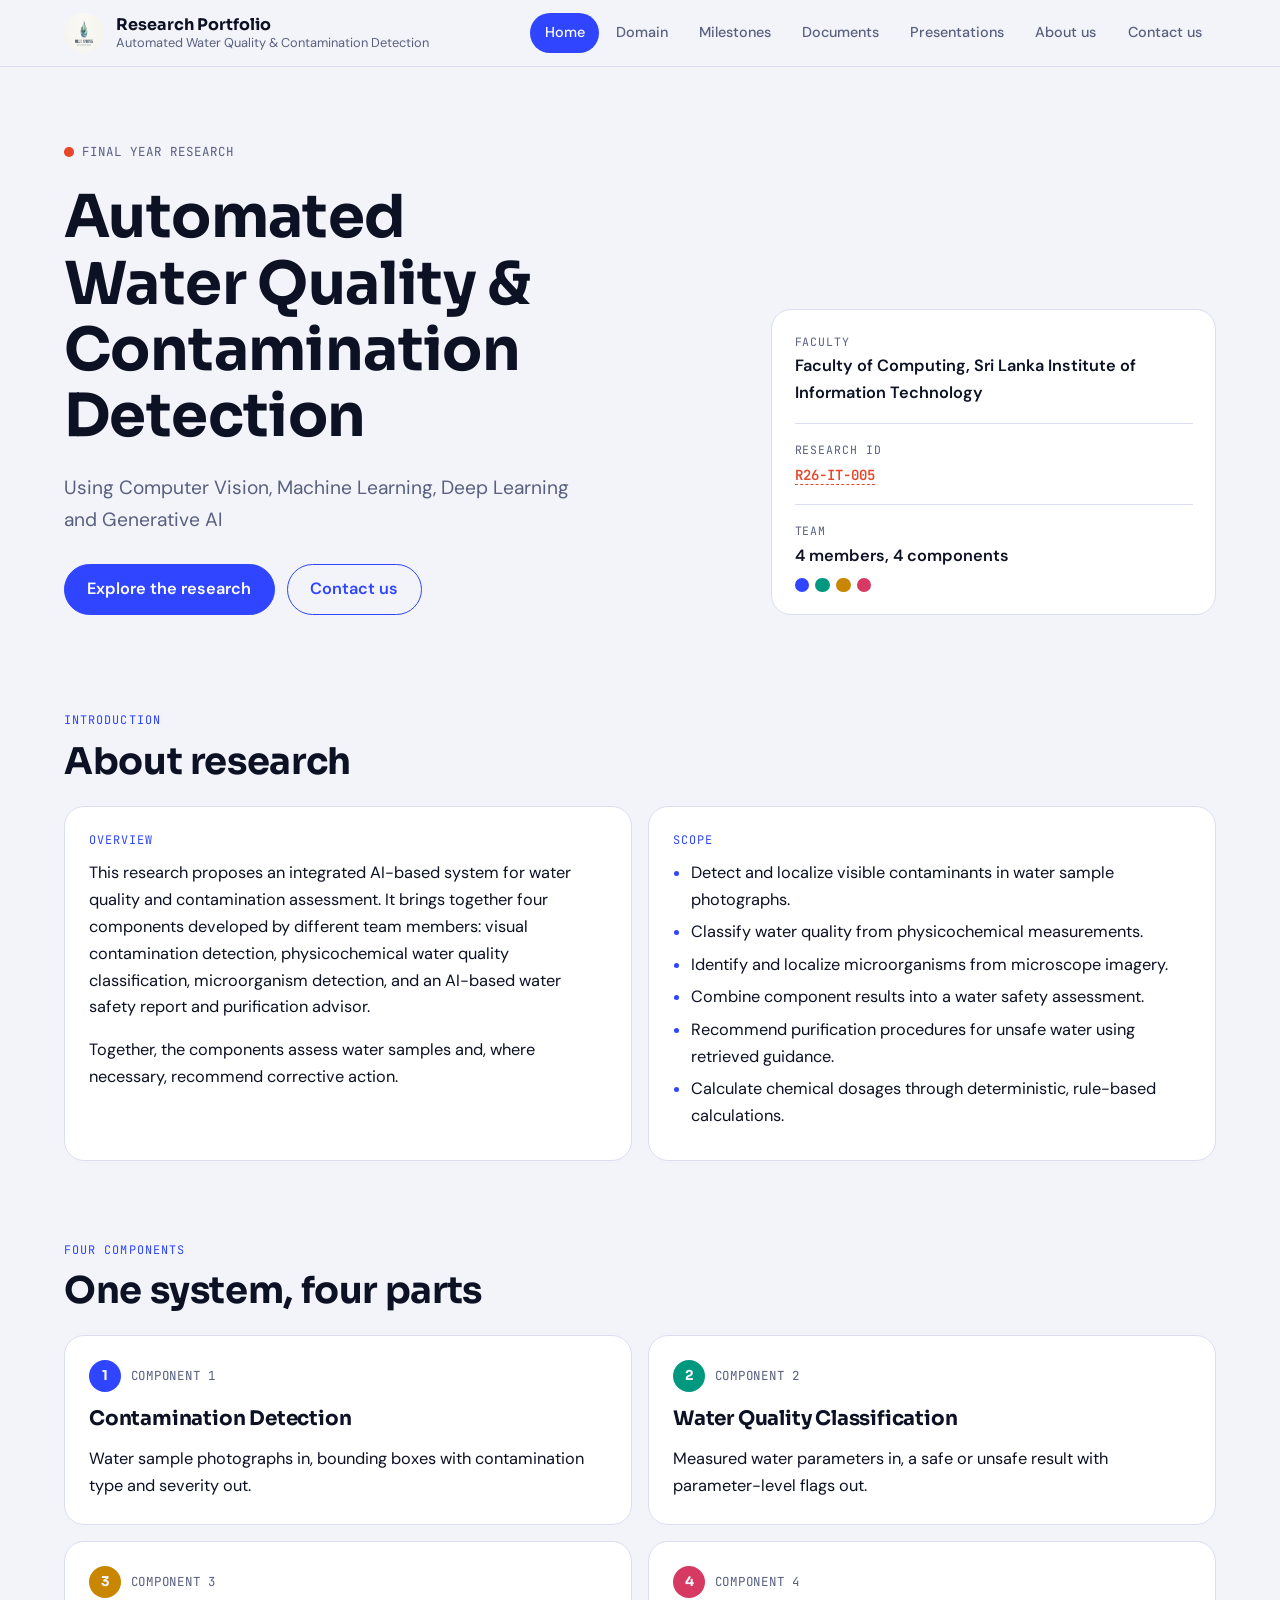
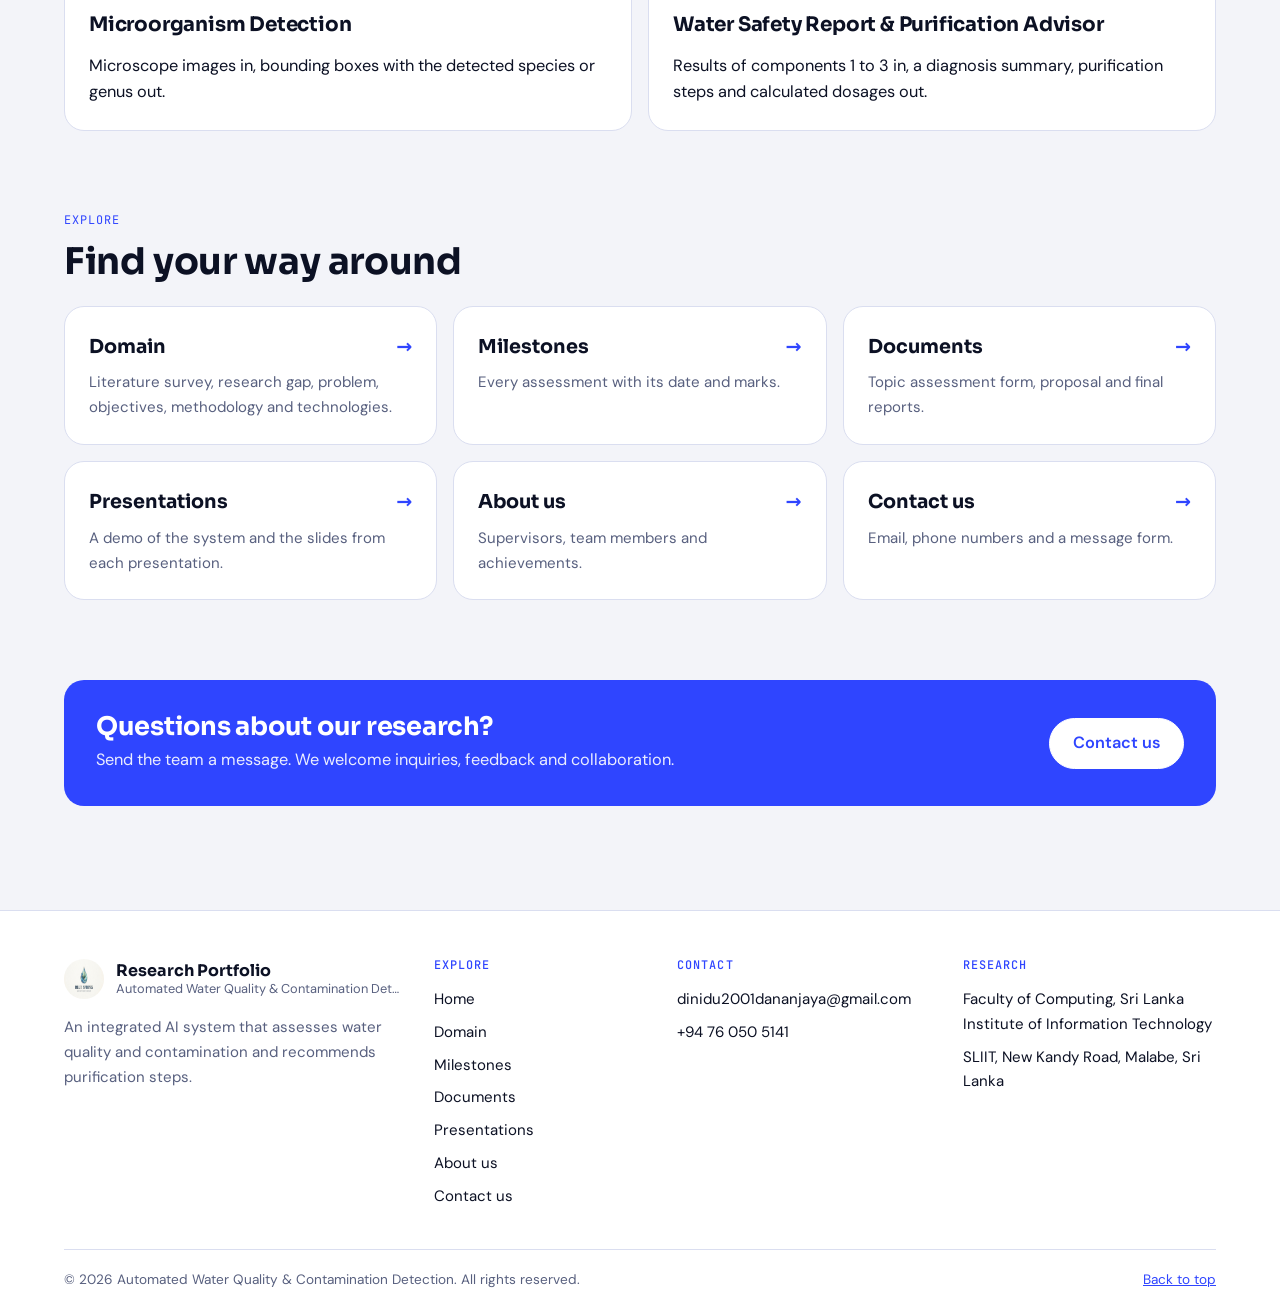
==== docs/index.html @ 2207d3cb "Add files via upload" ====
<!doctype html>
<html lang="en">
<head>
<meta charset="utf-8">
<meta name="viewport" content="width=device-width, initial-scale=1">
<title>Home | Water Quality &amp; Contamination Detection</title>
<link rel="preconnect" href="https://fonts.googleapis.com">
<link rel="preconnect" href="https://fonts.gstatic.com" crossorigin>
<link rel="stylesheet" href="https://fonts.googleapis.com/css2?family=Sora:wght@500;600;700&family=DM+Sans:wght@400;500;600&family=JetBrains+Mono:wght@400;500&display=swap">
<link rel="stylesheet" href="css/styles.css">
</head>
<body id="top">
<header class="site-header">
  <div class="wrap header-in">
<a class="brand" href="index.html" aria-label="Home">
      <img class="mark" src="images/logo.jpeg" alt="" aria-hidden="true">
      <span class="brand-text"><strong>Research Portfolio</strong><small>Automated Water Quality & Contamination Detection</small></span>
    </a>
    <nav class="links" aria-label="Main"><a href="index.html" aria-current="page">Home</a><a href="domain.html">Domain</a><a href="milestones.html">Milestones</a><a href="documents.html">Documents</a><a href="presentations.html">Presentations</a><a href="about.html">About us</a><a href="contact.html">Contact us</a></nav>
  </div>
</header>
<main class="wrap">

<div class="hero">
  <div>
    <p class="kicker">Final year research</p>
    <h1>Automated Water Quality &amp; Contamination Detection</h1>
    <p class="lede">Using Computer Vision, Machine Learning, Deep Learning and Generative AI</p>
    <div class="hero-actions"><a class="btn" href="domain.html">Explore the research</a><a class="btn ghost" href="contact.html">Contact us</a></div>
  </div>
  <dl class="facts">
    <div><dt>Faculty</dt><dd>Faculty of Computing, Sri Lanka Institute of Information Technology</dd></div>
    <div><dt>Research ID</dt><dd><span class="ph">R26-IT-005</span></dd></div>
    <div><dt>Team</dt><dd>4 members, 4 components<span class="team-dots" aria-hidden="true"><i style="background:var(--c1)"></i><i style="background:var(--c2)"></i><i style="background:var(--c3)"></i><i style="background:var(--c4)"></i></span></dd></div>
  </dl>
</div>
<section>
  <div class="head"><span class="tag">Introduction</span><h2>About research</h2></div>
  <div class="bento">
    <div class="cell s3"><span class="tag">Overview</span><p>This research proposes an integrated AI-based system for water quality and contamination assessment. It brings together four components developed by different team members: visual contamination detection, physicochemical water quality classification, microorganism detection, and an AI-based water safety report and purification advisor.</p><p>Together, the components assess water samples and, where necessary, recommend corrective action.</p></div>
    <div class="cell s3"><span class="tag">Scope</span>
      <ul>
        <li>Detect and localize visible contaminants in water sample photographs.</li>
        <li>Classify water quality from physicochemical measurements.</li>
        <li>Identify and localize microorganisms from microscope imagery.</li>
        <li>Combine component results into a water safety assessment.</li>
        <li>Recommend purification procedures for unsafe water using retrieved guidance.</li>
        <li>Calculate chemical dosages through deterministic, rule-based calculations.</li>
      </ul>
    </div>
  </div>
</section>
<section>
  <div class="head"><span class="tag">Four components</span><h2>One system, four parts</h2></div>
  <div class="bento">
    <article class="cell s3 comp k1">
      <span class="chip"><b>1</b>Component 1</span>
      <h3>Contamination Detection</h3>
      <p>Water sample photographs in, bounding boxes with contamination type and severity out.</p>
    </article>
    <article class="cell s3 comp k2">
      <span class="chip"><b>2</b>Component 2</span>
      <h3>Water Quality Classification</h3>
      <p>Measured water parameters in, a safe or unsafe result with parameter-level flags out.</p>
    </article>
    <article class="cell s3 comp k3">
      <span class="chip"><b>3</b>Component 3</span>
      <h3>Microorganism Detection</h3>
      <p>Microscope images in, bounding boxes with the detected species or genus out.</p>
    </article>
    <article class="cell s3 comp k4">
      <span class="chip"><b>4</b>Component 4</span>
      <h3>Water Safety Report &amp; Purification Advisor</h3>
      <p>Results of components 1 to 3 in, a diagnosis summary, purification steps and calculated dosages out.</p>
    </article>
  </div>
</section>
<section>
  <div class="head"><span class="tag">Explore</span><h2>Find your way around</h2></div>
  <div class="bento">
    <a class="cell s2 go" href="domain.html"><strong>Domain</strong><span>Literature survey, research gap, problem, objectives, methodology and technologies.</span></a>
    <a class="cell s2 go" href="milestones.html"><strong>Milestones</strong><span>Every assessment with its date and marks.</span></a>
    <a class="cell s2 go" href="documents.html"><strong>Documents</strong><span>Topic assessment form, proposal and final reports.</span></a>
    <a class="cell s2 go" href="presentations.html"><strong>Presentations</strong><span>A demo of the system and the slides from each presentation.</span></a>
    <a class="cell s2 go" href="about.html"><strong>About us</strong><span>Supervisors, team members and achievements.</span></a>
    <a class="cell s2 go" href="contact.html"><strong>Contact us</strong><span>Email, phone numbers and a message form.</span></a>
  </div>
</section>
<section>
  <div class="cta">
    <div><h2>Questions about our research?</h2><p>Send the team a message. We welcome inquiries, feedback and collaboration.</p></div>
    <a class="btn" href="contact.html">Contact us</a>
  </div>
</section>

</main>
<footer class="site-footer">
  <div class="wrap">
    <div class="foot-grid">
<div class="foot-brand">
        <a class="brand" href="index.html" aria-label="Home">
      <img class="mark" src="images/logo.jpeg" alt="" aria-hidden="true">
      <span class="brand-text"><strong>Research Portfolio</strong><small>Automated Water Quality & Contamination Detection</small></span>
    </a>
        <p>An integrated AI system that assesses water quality and contamination and recommends purification steps.</p>
      </div>
      <div>
        <h2>Explore</h2>
        <ul><li><a href="index.html">Home</a></li><li><a href="domain.html">Domain</a></li><li><a href="milestones.html">Milestones</a></li><li><a href="documents.html">Documents</a></li><li><a href="presentations.html">Presentations</a></li><li><a href="about.html">About us</a></li><li><a href="contact.html">Contact us</a></li></ul>
      </div>
      <div>
        <h2>Contact</h2>
        <ul>
          <li>dinidu2001dananjaya@gmail.com</li>
          <li>+94 76 050 5141</li>
        </ul>
      </div>
      <div>
        <h2>Research</h2>
        <ul>
          <li>Faculty of Computing, Sri Lanka Institute of Information Technology</li>
          <li>SLIIT, New Kandy Road, Malabe, Sri Lanka</li>
        </ul>
      </div>
    </div>
    <div class="foot-base"><span>&copy; 2026 Automated Water Quality &amp; Contamination Detection. All rights reserved.</span><a href="#top">Back to top</a></div>
  </div>
</footer>
</body>
</html>
---- docs/css/styles.css ----
/* Research Project Portfolio: shared stylesheet (HTML + CSS only, no JavaScript).
   Layout: sticky pill navigation; oversized home hero; bento card grids; milestones as dropdown rows; document tiles; split contact panel. */
:root {
  --bg: #f3f4f9;
  --surface: #ffffff;
  --surface-2: #eaecf6;
  --fg: #0c1124;
  --muted: #58607f;
  --line: #dadef0;
  --accent: #2f45ff;
  --on-accent: #ffffff;
  --coral: #e8452a;
  --c1: #2f45ff;
  --c2: #00997f;
  --c3: #c98600;
  --c4: #d63a63;
  --font-display: "Sora", "Segoe UI", system-ui, sans-serif;
  --font-body: "DM Sans", "Segoe UI", system-ui, sans-serif;
  --font-mono: "JetBrains Mono", ui-monospace, Menlo, monospace;
}
@media (prefers-color-scheme: dark) {
  :root {
    --bg: #080c1b; --surface: #11172f; --surface-2: #19203f; --fg: #eef0fb; --muted: #9aa3c8; --line: #232b52;
    --accent: #6f82ff; --on-accent: #080c1b; --coral: #ff7a5c;
    --c1: #7b8cff; --c2: #34d3b3; --c3: #f5be3d; --c4: #ff7a9d;
    color-scheme: dark;
  }
}
* { box-sizing: border-box; }
html { scroll-behavior: smooth; scroll-padding-top: 6.5rem; }
body {
  margin: 0; background: var(--bg); color: var(--fg);
  font-family: var(--font-body); font-size: 1.02rem; line-height: 1.65;
  padding-inline: 1rem;
}
.wrap { max-width: 72rem; margin-inline: auto; }
h1, h2, h3 { font-family: var(--font-display); text-wrap: balance; line-height: 1.12; margin: 0; letter-spacing: -.01em; }
p { margin: 0 0 1rem; max-width: 65ch; }
p:last-child { margin-bottom: 0; }
a { color: var(--accent); }
:focus-visible { outline: 2px solid var(--accent); outline-offset: 3px; }
.ph { color: var(--coral); border-bottom: 1px dashed var(--coral); font-family: var(--font-mono); font-size: .86em; }

/* header and navigation (same on every page) */
.site-header { position: sticky; top: 0; z-index: 10; margin-inline: -1rem; padding-inline: 1rem;
  background: color-mix(in srgb, var(--bg) 88%, transparent);
  -webkit-backdrop-filter: blur(12px); backdrop-filter: blur(12px); border-bottom: 1px solid var(--line); }
.header-in { display: flex; align-items: center; justify-content: space-between; gap: 1.5rem; padding-block: .8rem; }
.brand { display: flex; align-items: center; gap: .75rem; text-decoration: none; color: var(--fg); min-width: 0; }
.mark { width: 2.5rem; height: 2.5rem; border-radius: 50%; background: var(--accent); color: var(--on-accent); display: grid; place-items: center; font-family: var(--font-display); font-weight: 700; font-size: .85rem; flex: none; }
.mark img { width: 100%; height: 100%; object-fit: cover; border-radius: inherit; }
.brand-text { display: grid; line-height: 1.25; min-width: 0; }
.brand-text strong { font-family: var(--font-display); font-size: 1rem; }
.brand-text small { color: var(--muted); font-size: .8rem; white-space: nowrap; overflow: hidden; text-overflow: ellipsis; }
.links { display: flex; gap: .15rem; overflow-x: auto; scrollbar-width: none; }
.links a { font-size: .9rem; font-weight: 500; color: var(--muted); text-decoration: none; white-space: nowrap; padding: .5rem .9rem; border-radius: 999px; }
.links a:hover { color: var(--fg); background: var(--surface-2); }
.links a[aria-current="page"] { background: var(--accent); color: var(--on-accent); }

/* home hero */
.hero { display: grid; grid-template-columns: minmax(0, 1.5fr) minmax(0, 1fr); gap: 2.5rem; align-items: end; padding-block: 4.5rem 3.5rem; }
.kicker { display: inline-flex; align-items: center; gap: .5rem; font-family: var(--font-mono); font-size: .78rem; letter-spacing: .08em; text-transform: uppercase; color: var(--muted); margin-bottom: 1.4rem; }
.kicker::before { content: ""; width: .6rem; height: .6rem; border-radius: 50%; background: var(--coral); }
.hero h1 { font-size: clamp(2.1rem, 5.2vw, 3.7rem); font-weight: 700; margin-bottom: 1.4rem; }
.hero .lede { font-size: 1.2rem; color: var(--muted); max-width: 40ch; }
.facts { margin: 0; background: var(--surface); border: 1px solid var(--line); border-radius: 1.25rem; padding: 1.4rem; display: grid; gap: 1rem; min-width: 0; }
.facts div { display: grid; gap: .15rem; padding-bottom: 1rem; border-bottom: 1px solid var(--line); }
.facts div:last-child { border: 0; padding-bottom: 0; }
.facts dt { font-family: var(--font-mono); font-size: .72rem; letter-spacing: .08em; text-transform: uppercase; color: var(--muted); }
.facts dd { margin: 0; font-weight: 600; }
.team-dots { display: flex; gap: .4rem; margin-top: .5rem; }
.team-dots i { width: .9rem; height: .9rem; border-radius: 50%; display: block; }

/* inner page header */
.page-head { padding-block: 3.5rem 1.5rem; display: grid; gap: 1rem; }
.page-head h1 { font-size: clamp(2.1rem, 5vw, 3.4rem); font-weight: 700; }
.page-head p { color: var(--muted); font-size: 1.1rem; }

/* sections */
section { padding-block: 2.5rem; }
.head { display: grid; gap: .6rem; margin-bottom: 1.5rem; }
.head h2 { font-size: clamp(1.6rem, 3.4vw, 2.3rem); font-weight: 700; }
.tag { font-family: var(--font-mono); font-size: .74rem; letter-spacing: .09em; text-transform: uppercase; color: var(--accent); display: block; margin-bottom: .6rem; }
.head .tag { margin-bottom: 0; }
.toc { display: flex; flex-wrap: wrap; gap: .5rem; padding-block: .5rem 1rem; }
.toc a { font-size: .88rem; text-decoration: none; color: var(--fg); background: var(--surface); border: 1px solid var(--line); border-radius: 999px; padding: .4rem .9rem; }
.toc a:hover { border-color: var(--accent); color: var(--accent); }

.bento { display: grid; grid-template-columns: repeat(6, minmax(0, 1fr)); gap: 1rem; }
.cell { background: var(--surface); border: 1px solid var(--line); border-radius: 1.25rem; padding: 1.5rem; min-width: 0; }
.s2 { grid-column: span 2; } .s3 { grid-column: span 3; } .s4 { grid-column: span 4; } .s6 { grid-column: span 6; }
.cell h3 { font-size: 1.15rem; margin-bottom: .6rem; }
.cell ul { margin: 0; padding-left: 1.1rem; }
.cell li { margin-bottom: .35rem; }
.cell li::marker { color: var(--accent); }
.big { background: var(--accent); color: var(--on-accent); border-color: var(--accent); }
.big .tag { color: inherit; opacity: .8; }
.big p { font-size: 1.35rem; font-family: var(--font-display); font-weight: 600; line-height: 1.3; }
.big .ph { color: inherit; border-color: currentColor; }

/* home link cards */
a.go { display: flex; flex-direction: column; gap: .5rem; text-decoration: none; color: var(--fg); transition: border-color .15s, transform .15s; }
a.go:hover { border-color: var(--accent); transform: translateY(-2px); }
a.go strong { font-family: var(--font-display); font-size: 1.2rem; display: flex; justify-content: space-between; gap: 1rem; }
a.go strong::after { content: "\2192"; color: var(--accent); }
a.go span { color: var(--muted); font-size: .94rem; }

/* components */
.comp { display: flex; flex-direction: column; gap: 1rem; }
.chip { display: inline-flex; align-items: center; gap: .6rem; font-family: var(--font-mono); font-size: .78rem; letter-spacing: .06em; text-transform: uppercase; color: var(--muted); }
.chip b { width: 2rem; height: 2rem; border-radius: 50%; display: grid; place-items: center; background: var(--cc); color: var(--bg); font-family: var(--font-display); font-size: .85rem; letter-spacing: 0; }
.comp h3 { margin: 0; font-size: 1.25rem; }
.comp .who { color: var(--muted); font-size: .92rem; }
.comp .nov { border-top: 1px dashed var(--line); padding-top: 1rem; }
.comp .lab { font-weight: 600; color: var(--cc); }
.k1 { --cc: var(--c1); } .k2 { --cc: var(--c2); } .k3 { --cc: var(--c3); } .k4 { --cc: var(--c4); }
.sub-h { font-size: 1.3rem; margin: 2.2rem 0 1rem; }

/* milestones: dropdown rows (details/summary, no script) */
.drops { display: grid; gap: .75rem; }
details { background: var(--surface); border: 1px solid var(--line); border-radius: 1rem; }
details[open] { border-color: var(--accent); }
summary { cursor: pointer; list-style: none; display: grid; grid-template-columns: 17.5rem minmax(0, 1fr) auto; gap: 1rem; align-items: center; padding: 1.1rem 1.3rem; }
summary::-webkit-details-marker { display: none; }
summary::after { content: "+"; font-family: var(--font-mono); font-size: 1.3rem; color: var(--accent); }
details[open] summary::after { content: "\2212"; }
summary .when { font-family: var(--font-mono); font-size: .82rem; color: var(--accent); }
summary strong { font-family: var(--font-display); font-size: 1.1rem; font-weight: 600; }
.more { padding: 0 1.3rem 1.3rem; display: grid; gap: 1rem; grid-template-columns: repeat(3, minmax(0, 1fr)); }
.more div { border-top: 1px solid var(--line); padding-top: .9rem; min-width: 0; }
.more dt { font-family: var(--font-mono); font-size: .72rem; letter-spacing: .08em; text-transform: uppercase; color: var(--muted); }
.more dd { margin: .2rem 0 0; }
.more { margin: 0; }
.badge { font-family: var(--font-mono); font-size: .68rem; letter-spacing: .06em; text-transform: uppercase; padding: .2rem .55rem; border-radius: 999px; border: 1px dashed var(--coral); color: var(--coral); font-weight: 500; margin-left: .5rem; white-space: nowrap; }

/* document and slide tiles */
.dl-group + .dl-group { margin-top: 2.5rem; }
.dl-group h3 { font-size: 1.15rem; margin-bottom: 1rem; }
.tiles { display: grid; grid-template-columns: repeat(auto-fill, minmax(15rem, 1fr)); gap: 1rem; }
.tile { background: var(--surface); border: 1px solid var(--line); border-radius: 1rem; padding: 1.1rem; display: flex; flex-direction: column; gap: 1rem; justify-content: space-between; min-width: 0; color: inherit; text-decoration: none; transition: border-color .15s, transform .15s; }
.tile:hover { border-color: var(--accent); transform: translateY(-2px); }
.tile svg { width: 1.8rem; height: 1.8rem; stroke: var(--accent); fill: none; stroke-width: 1.6; stroke-linecap: round; stroke-linejoin: round; }
.tile .nm { font-weight: 600; line-height: 1.35; }
.tile .st { font-family: var(--font-mono); font-size: .72rem; letter-spacing: .05em; text-transform: uppercase; color: var(--accent); }

/* people */
.people { display: grid; grid-template-columns: repeat(auto-fit, minmax(15rem, 1fr)); gap: 1rem; }
.person { background: var(--surface); border: 1px solid var(--line); border-radius: 1.25rem; padding: 1.4rem; min-width: 0; }
.avatar { width: 3.6rem; height: 3.6rem; border-radius: 50%; background: var(--cc, var(--accent)); color: var(--bg); display: grid; place-items: center; font-family: var(--font-display); font-weight: 700; margin-bottom: 1rem; }
.person .role { font-family: var(--font-mono); font-size: .72rem; letter-spacing: .07em; text-transform: uppercase; color: var(--muted); }
.person h3 { font-size: 1.05rem; margin: .2rem 0 .5rem; }
.person p { font-size: .92rem; margin-bottom: .25rem; }

/* contact */
.split { display: grid; grid-template-columns: minmax(0, 1fr) minmax(0, 1.2fr); gap: 1rem; }
.mailcard { background: var(--accent); color: var(--on-accent); border-radius: 1.25rem; padding: 2rem; display: flex; flex-direction: column; gap: 1.4rem; min-width: 0; }
.mailcard h3 { font-size: 1.6rem; }
.mailcard .tag { color: inherit; opacity: .8; margin-bottom: .2rem; }
.mailcard code { font-family: var(--font-mono); font-size: 1rem; word-break: break-all; }
.mailcard a.btn { background: var(--on-accent); color: var(--accent); border-color: var(--on-accent); align-self: start; }
.formcard { background: var(--surface); border: 1px solid var(--line); border-radius: 1.25rem; padding: 2rem; min-width: 0; }
form { display: grid; gap: 1rem; }
label { display: grid; gap: .35rem; font-size: .88rem; font-weight: 600; }
input, textarea { font: inherit; font-weight: 400; color: var(--fg); background: var(--bg); border: 1px solid var(--line); border-radius: .7rem; padding: .75rem .9rem; width: 100%; }
textarea { min-height: 8rem; resize: vertical; }
button, .btn { font: inherit; font-weight: 600; cursor: pointer; border-radius: 999px; padding: .7rem 1.4rem; border: 1px solid var(--accent); background: var(--accent); color: var(--on-accent); text-decoration: none; display: inline-block; }
.template { background: var(--surface-2); border-radius: 1rem; padding: 1.2rem; font-family: var(--font-mono); font-size: .85rem; white-space: pre-wrap; }
.note { font-size: .88rem; color: var(--muted); }

/* footer */
.site-footer { margin-inline: -1rem; padding: 3rem 1rem 1.5rem; margin-top: 4rem; background: var(--surface); border-top: 1px solid var(--line); }
.foot-grid { display: grid; grid-template-columns: 1.6fr 1fr 1.2fr 1.2fr; gap: 2rem; }
.foot-grid > div { min-width: 0; }
.foot-grid h2 { font-family: var(--font-mono); font-size: .74rem; letter-spacing: .09em; text-transform: uppercase; color: var(--accent); margin-bottom: .9rem; font-weight: 500; }
.foot-grid ul { list-style: none; margin: 0; padding: 0; display: grid; gap: .5rem; font-size: .94rem; }
.foot-grid a { color: var(--fg); text-decoration: none; }
.foot-grid ul a:hover { color: var(--accent); text-decoration: underline; }
.foot-brand p { margin-top: 1rem; color: var(--muted); font-size: .94rem; }
.foot-base { display: flex; justify-content: space-between; flex-wrap: wrap; gap: .5rem 1rem; margin-top: 2.5rem; padding-top: 1.2rem; border-top: 1px solid var(--line); color: var(--muted); font-size: .85rem; }
.foot-base a { color: var(--accent); }


/* milestone numbering and status */
.lead { display: flex; align-items: baseline; gap: .8rem; min-width: 0; }
.num { font-family: var(--font-mono); font-size: .8rem; color: var(--muted); font-weight: 500; }
.status { font-family: var(--font-mono); font-size: .68rem; letter-spacing: .06em; text-transform: uppercase; padding: .2rem .6rem; border-radius: 999px; margin-left: .5rem; white-space: nowrap; font-weight: 500; border: 1px solid currentColor; vertical-align: middle; }
.s-done { color: var(--c2); }
.s-now { background: var(--accent); color: var(--on-accent); border-color: var(--accent); }
.s-next { color: var(--muted); }
.more.two { grid-template-columns: repeat(2, minmax(0, 1fr)); }

/* home actions and call to action */
.hero-actions { display: flex; flex-wrap: wrap; gap: .75rem; margin-top: 1.8rem; }
.btn.ghost { background: transparent; color: var(--accent); }
.cta { background: var(--accent); color: var(--on-accent); border-radius: 1.25rem; padding: 2rem; display: flex; justify-content: space-between; align-items: center; gap: 1.2rem 2rem; flex-wrap: wrap; }
.cta h2 { font-size: 1.6rem; margin-bottom: .4rem; }
.cta p { margin: 0; opacity: .9; }
.cta .btn { background: var(--on-accent); color: var(--accent); border-color: var(--on-accent); }

/* tile sub line and individual report list */
.tile .sub { display: block; font-weight: 400; font-size: .88rem; color: var(--muted); margin-top: .25rem; }
.rowlist { background: var(--surface); border: 1px solid var(--line); border-radius: 1.25rem; overflow: hidden; }
.rowlink { display: grid; grid-template-columns: 2.4rem minmax(0, 1fr) auto; gap: 1rem; align-items: center; padding: 1rem 1.3rem; text-decoration: none; color: inherit; border-bottom: 1px solid var(--line); transition: background .15s; }
.rowlink:last-child { border-bottom: 0; }
.rowlink:hover { background: var(--surface-2); }
.rl-chip { width: 2.4rem; height: 2.4rem; border-radius: 50%; display: grid; place-items: center; background: var(--cc); color: var(--bg); font-family: var(--font-display); font-weight: 700; }
.rl-text { display: grid; min-width: 0; line-height: 1.4; }
.rl-text strong { font-family: var(--font-display); font-size: 1.02rem; }
.rl-text small { color: var(--muted); font-size: .85rem; }
.rl-go { font-family: var(--font-mono); font-size: .72rem; letter-spacing: .05em; text-transform: uppercase; color: var(--accent); white-space: nowrap; }
.rl-go::after { content: " \2192"; }

/* view and download buttons */
.acts { display: flex; flex-wrap: wrap; gap: .5rem; }
.act { font-size: .8rem; font-weight: 600; padding: .4rem .9rem; border-radius: 999px; border: 1px solid var(--accent); color: var(--accent); text-decoration: none; white-space: nowrap; }
.act:hover { background: var(--surface-2); }
.act.primary { background: var(--accent); color: var(--on-accent); }
.act.primary:hover { opacity: .88; }
.tile { align-items: flex-start; }
.tile .acts { margin-top: auto; }

/* photos and group leader badge */
.photo { position: relative; width: 5.5rem; height: 5.5rem; border-radius: 50%; overflow: hidden; background: var(--cc, var(--accent)); color: var(--bg); display: grid; place-items: center; font-family: var(--font-display); font-weight: 700; font-size: 1.5rem; margin-bottom: 1rem; }
.photo i { position: absolute; inset: 0; background-size: cover; background-position: center top; background-repeat: no-repeat; }
.leader { display: inline-block; font-family: var(--font-mono); font-size: .68rem; letter-spacing: .06em; text-transform: uppercase; background: var(--accent); color: var(--on-accent); padding: .15rem .6rem; border-radius: 999px; margin-left: .5rem; vertical-align: middle; font-weight: 500; }

/* form validation hint */
input:not(:placeholder-shown):invalid, textarea:not(:placeholder-shown):invalid { border-color: var(--coral); }
input:focus, textarea:focus { border-color: var(--accent); outline: none; }
::placeholder { color: var(--muted); opacity: .7; }

/* component specification lists and pipeline */
.spec { margin: 0; display: grid; gap: .7rem; }
.spec div { border-top: 1px solid var(--line); padding-top: .65rem; min-width: 0; }
.spec dt { font-family: var(--font-mono); font-size: .72rem; letter-spacing: .08em; text-transform: uppercase; color: var(--cc); }
.spec dd { margin: .15rem 0 0; font-size: .96rem; }
.flow { display: grid; grid-template-columns: repeat(4, minmax(0, 1fr)); gap: 1.6rem; }
.flow div { position: relative; background: var(--surface-2); border-radius: 1rem; padding: 1rem; font-size: .92rem; min-width: 0; }
.flow b { display: block; font-family: var(--font-display); font-size: 1rem; margin-bottom: .3rem; }
.flow div:not(:last-child)::after { content: "\2192"; position: absolute; right: -1.3rem; top: 50%; transform: translateY(-50%); color: var(--accent); font-size: 1.1rem; }
.cell .note { margin-top: 1rem; }
@media (max-width: 800px) {
  .flow { grid-template-columns: minmax(0, 1fr); gap: 1.6rem; }
  .flow div:not(:last-child)::after { content: "\2193"; right: auto; left: 50%; top: auto; bottom: -1.5rem; transform: translateX(-50%); }
}

@media (max-width: 800px) {
  .hero { grid-template-columns: minmax(0, 1fr); padding-block: 3rem 2.5rem; }
  .bento > * { grid-column: span 6; }
  summary { grid-template-columns: minmax(0, 1fr) auto; }
  summary .lead { grid-column: 1 / -1; }
  .more, .more.two { grid-template-columns: minmax(0, 1fr); }
  .rowlink { grid-template-columns: 2.4rem minmax(0, 1fr); }
  .rowlink .acts { grid-column: 2; }
  .split { grid-template-columns: minmax(0, 1fr); }
  section { padding-block: 2rem; }
  .header-in { flex-direction: column; align-items: stretch; gap: .5rem; padding-block: .6rem; }
  .brand-text small { display: none; }
  .foot-grid { grid-template-columns: minmax(0, 1fr); gap: 1.8rem; }
}
@media (prefers-reduced-motion: reduce) { html { scroll-behavior: auto; } * { transition: none !important; } }
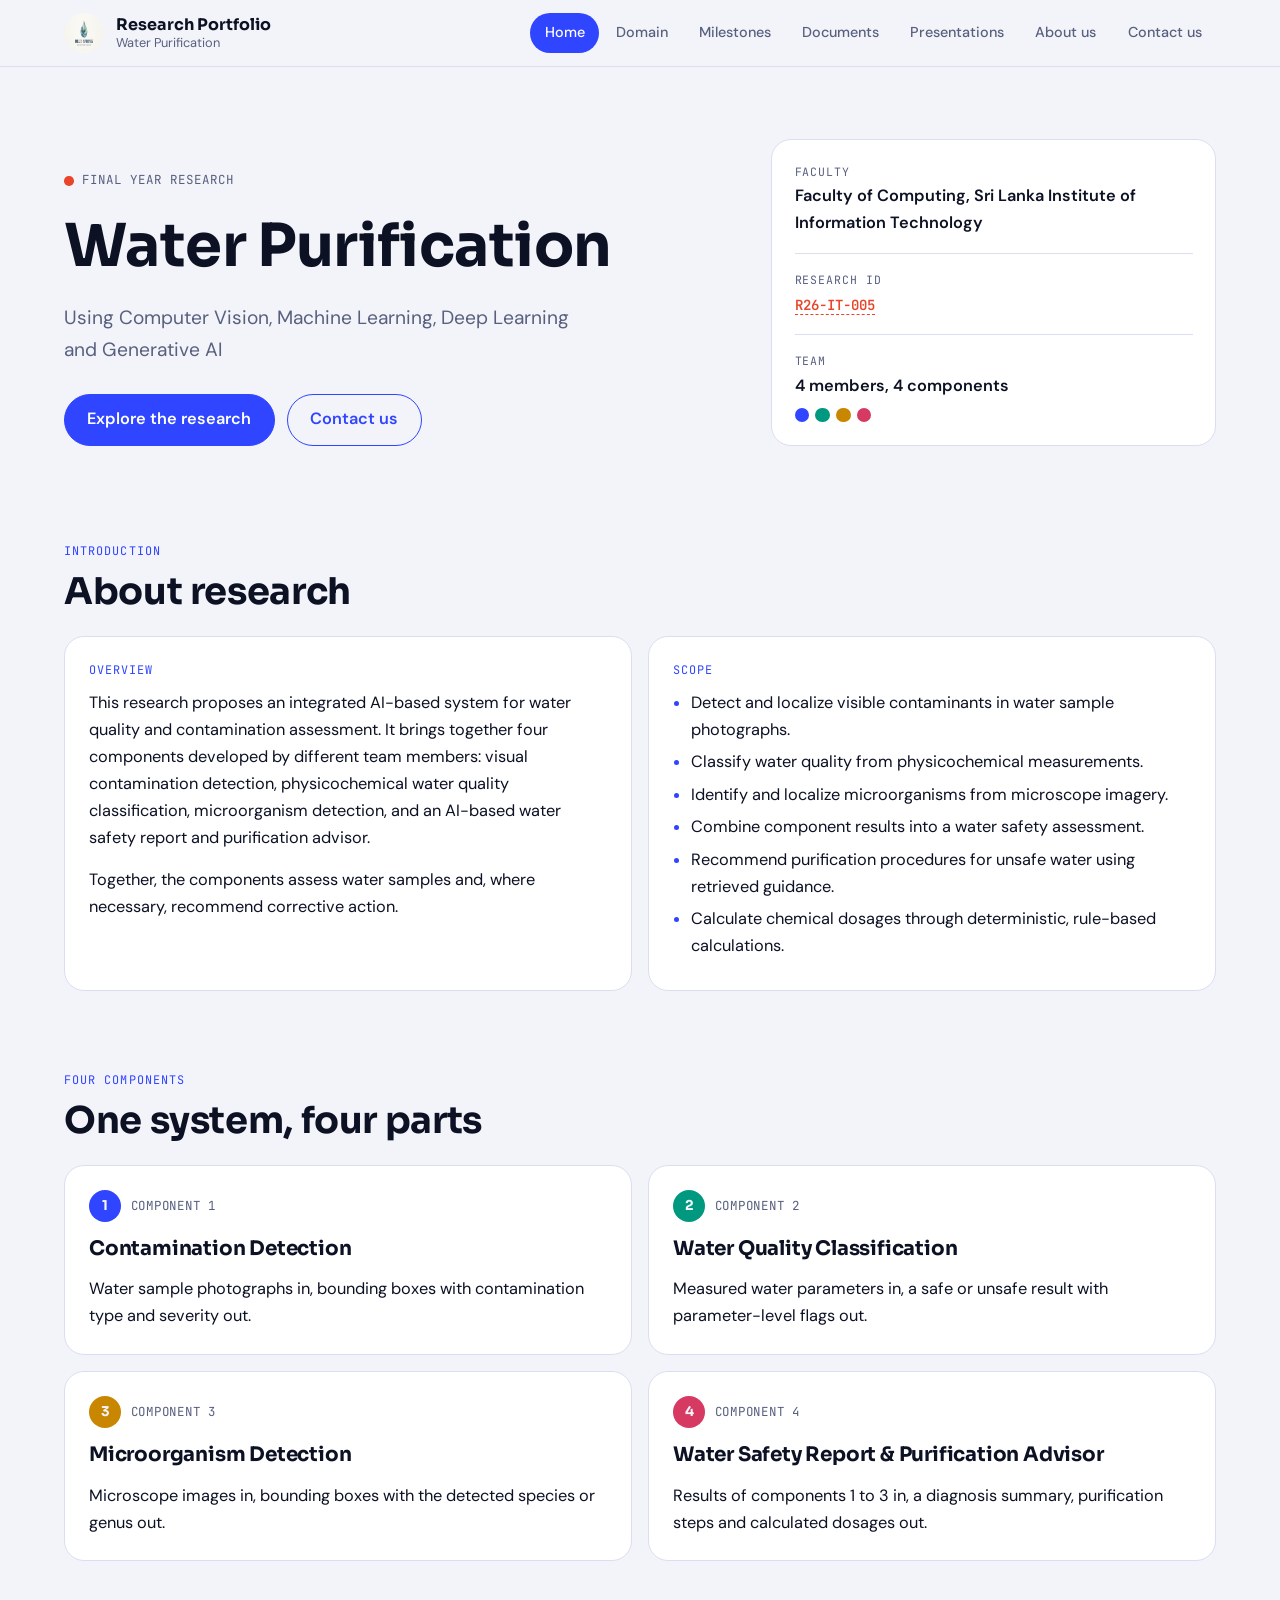
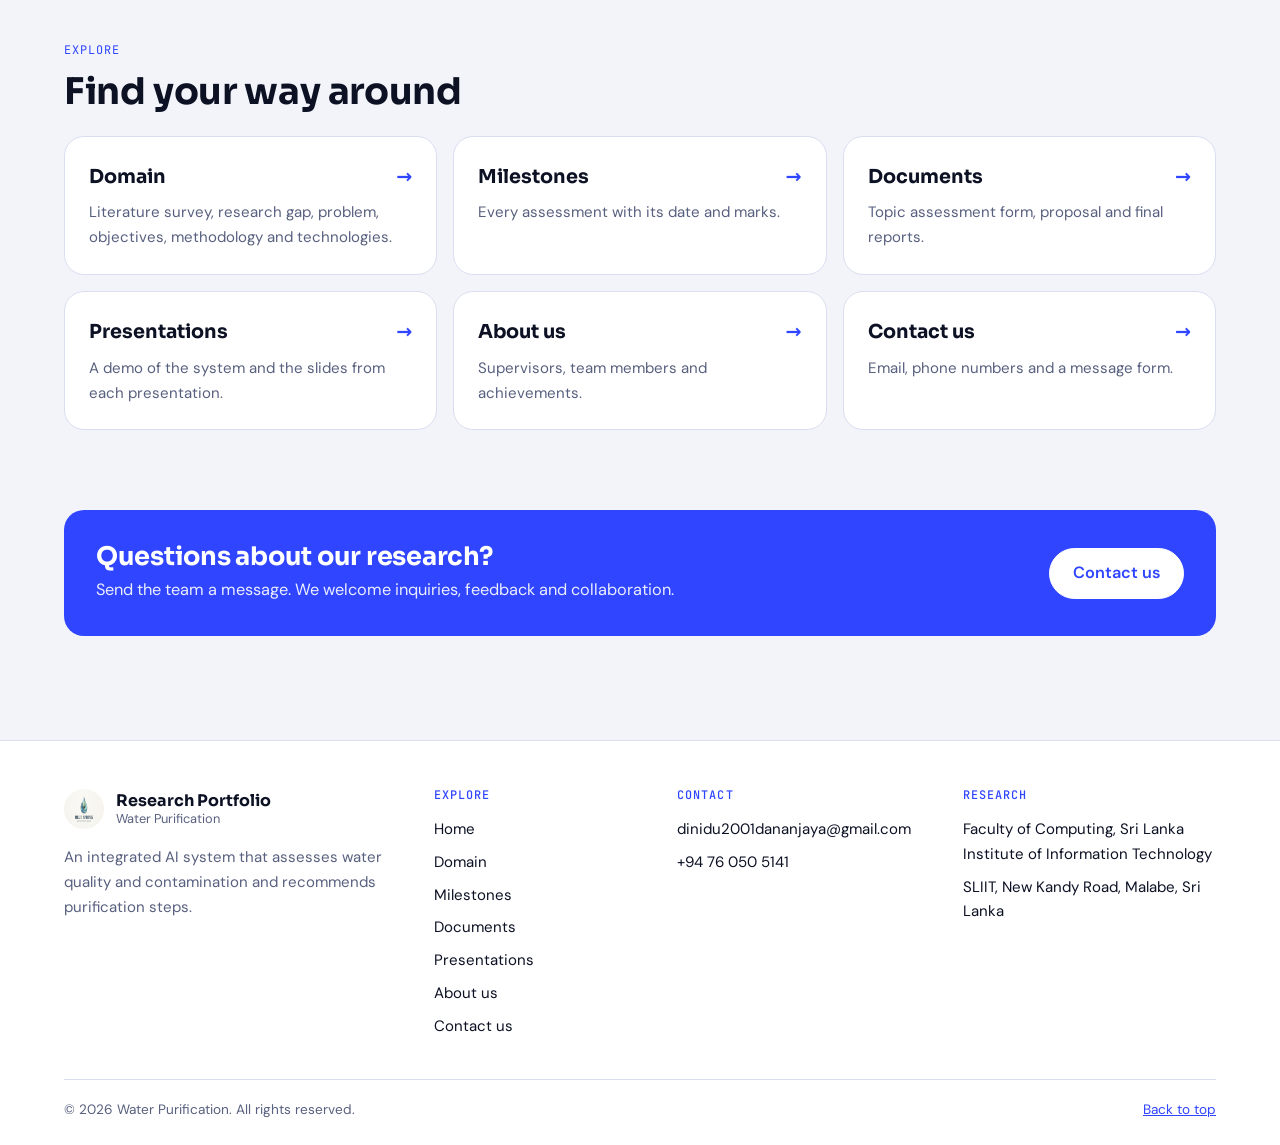
==== commit 106b892f: "Change project focus from water quality detection to purification" ====
--- a/docs/index.html
+++ b/docs/index.html
@@ -3,7 +3,7 @@
 <head>
 <meta charset="utf-8">
 <meta name="viewport" content="width=device-width, initial-scale=1">
-<title>Home | Water Quality &amp; Contamination Detection</title>
+<title>Home | Water Purification</title>
 <link rel="preconnect" href="https://fonts.googleapis.com">
 <link rel="preconnect" href="https://fonts.gstatic.com" crossorigin>
 <link rel="stylesheet" href="https://fonts.googleapis.com/css2?family=Sora:wght@500;600;700&family=DM+Sans:wght@400;500;600&family=JetBrains+Mono:wght@400;500&display=swap">
@@ -14,7 +14,7 @@
   <div class="wrap header-in">
 <a class="brand" href="index.html" aria-label="Home">
       <img class="mark" src="images/logo.jpeg" alt="" aria-hidden="true">
-      <span class="brand-text"><strong>Research Portfolio</strong><small>Automated Water Quality & Contamination Detection</small></span>
+      <span class="brand-text"><strong>Research Portfolio</strong><small>Water Purification</small></span>
     </a>
     <nav class="links" aria-label="Main"><a href="index.html" aria-current="page">Home</a><a href="domain.html">Domain</a><a href="milestones.html">Milestones</a><a href="documents.html">Documents</a><a href="presentations.html">Presentations</a><a href="about.html">About us</a><a href="contact.html">Contact us</a></nav>
   </div>
@@ -24,7 +24,7 @@
 <div class="hero">
   <div>
     <p class="kicker">Final year research</p>
-    <h1>Automated Water Quality &amp; Contamination Detection</h1>
+    <h1>Water Purification</h1>
     <p class="lede">Using Computer Vision, Machine Learning, Deep Learning and Generative AI</p>
     <div class="hero-actions"><a class="btn" href="domain.html">Explore the research</a><a class="btn ghost" href="contact.html">Contact us</a></div>
   </div>
@@ -100,7 +100,7 @@
 <div class="foot-brand">
         <a class="brand" href="index.html" aria-label="Home">
       <img class="mark" src="images/logo.jpeg" alt="" aria-hidden="true">
-      <span class="brand-text"><strong>Research Portfolio</strong><small>Automated Water Quality & Contamination Detection</small></span>
+      <span class="brand-text"><strong>Research Portfolio</strong><small>Water Purification</small></span>
     </a>
         <p>An integrated AI system that assesses water quality and contamination and recommends purification steps.</p>
       </div>
@@ -123,7 +123,7 @@
         </ul>
       </div>
     </div>
-    <div class="foot-base"><span>&copy; 2026 Automated Water Quality &amp; Contamination Detection. All rights reserved.</span><a href="#top">Back to top</a></div>
+    <div class="foot-base"><span>&copy; 2026 Water Purification. All rights reserved.</span><a href="#top">Back to top</a></div>
   </div>
 </footer>
 </body>
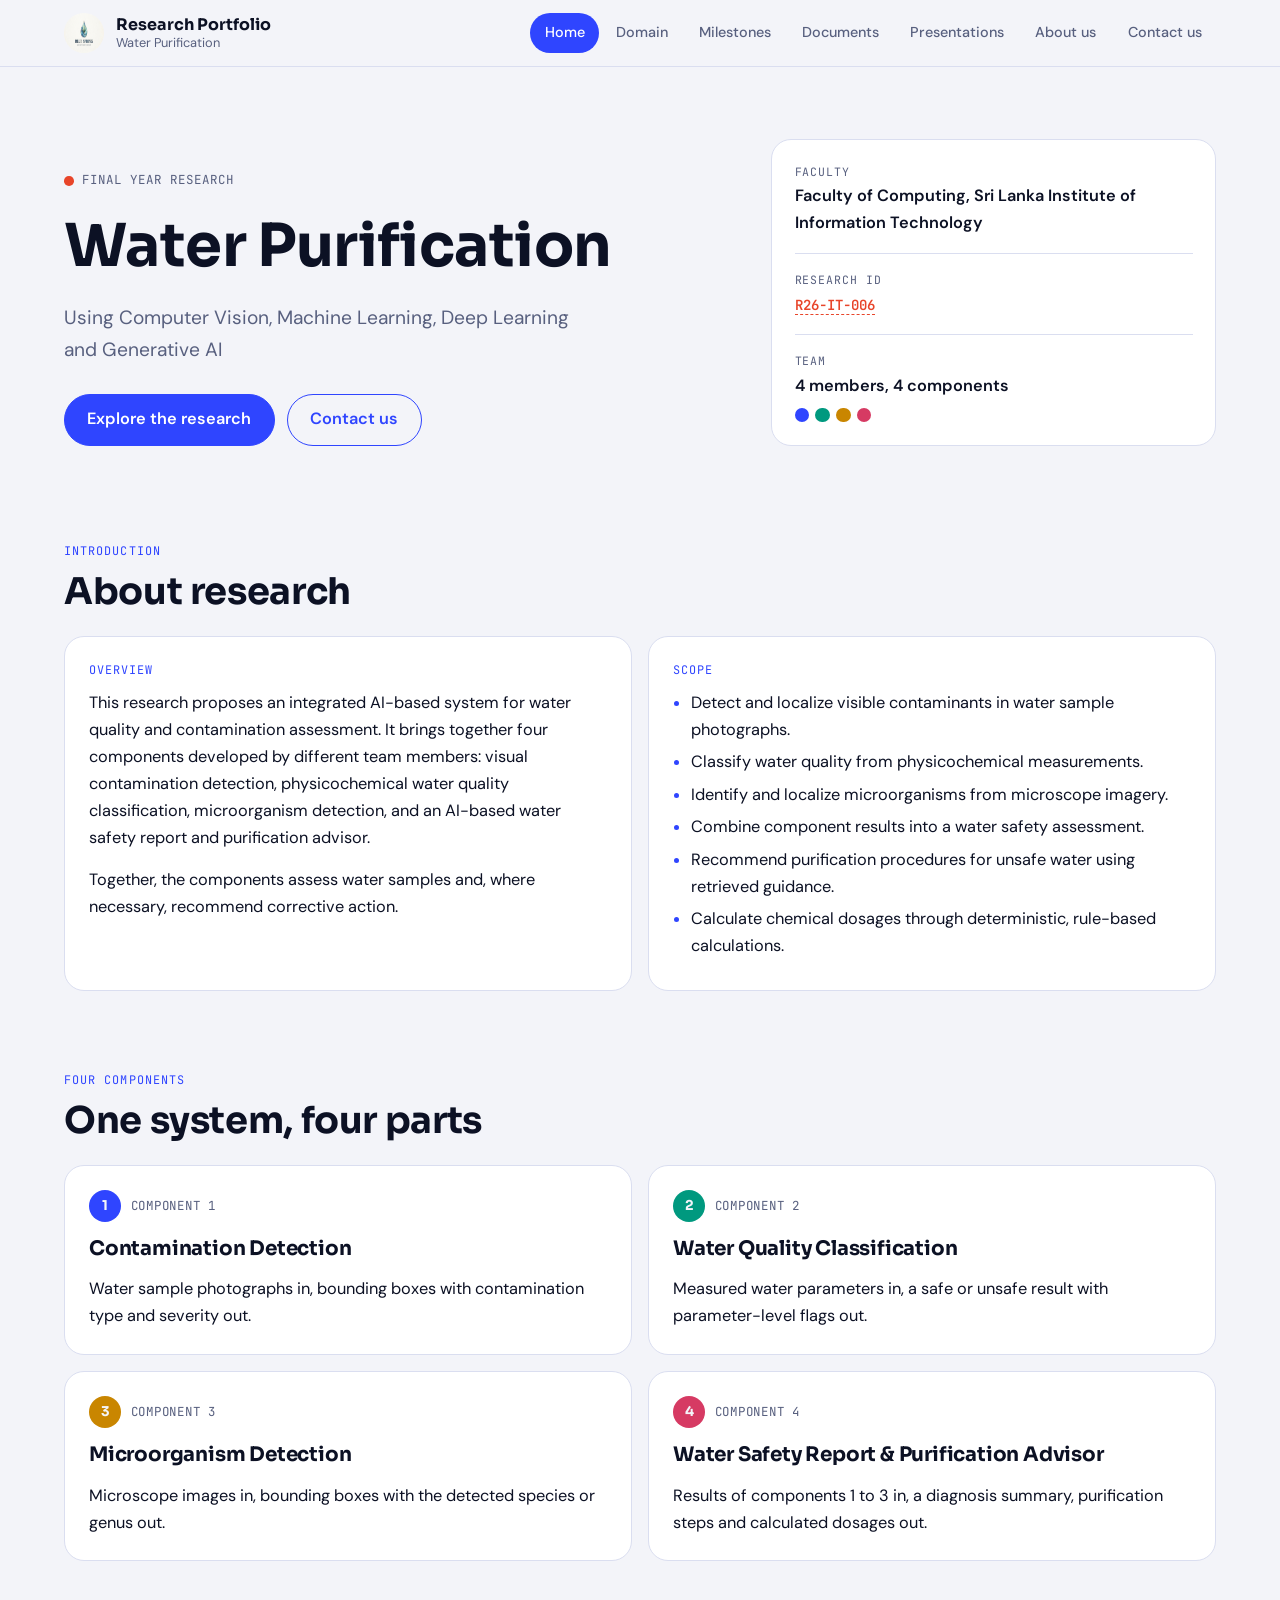
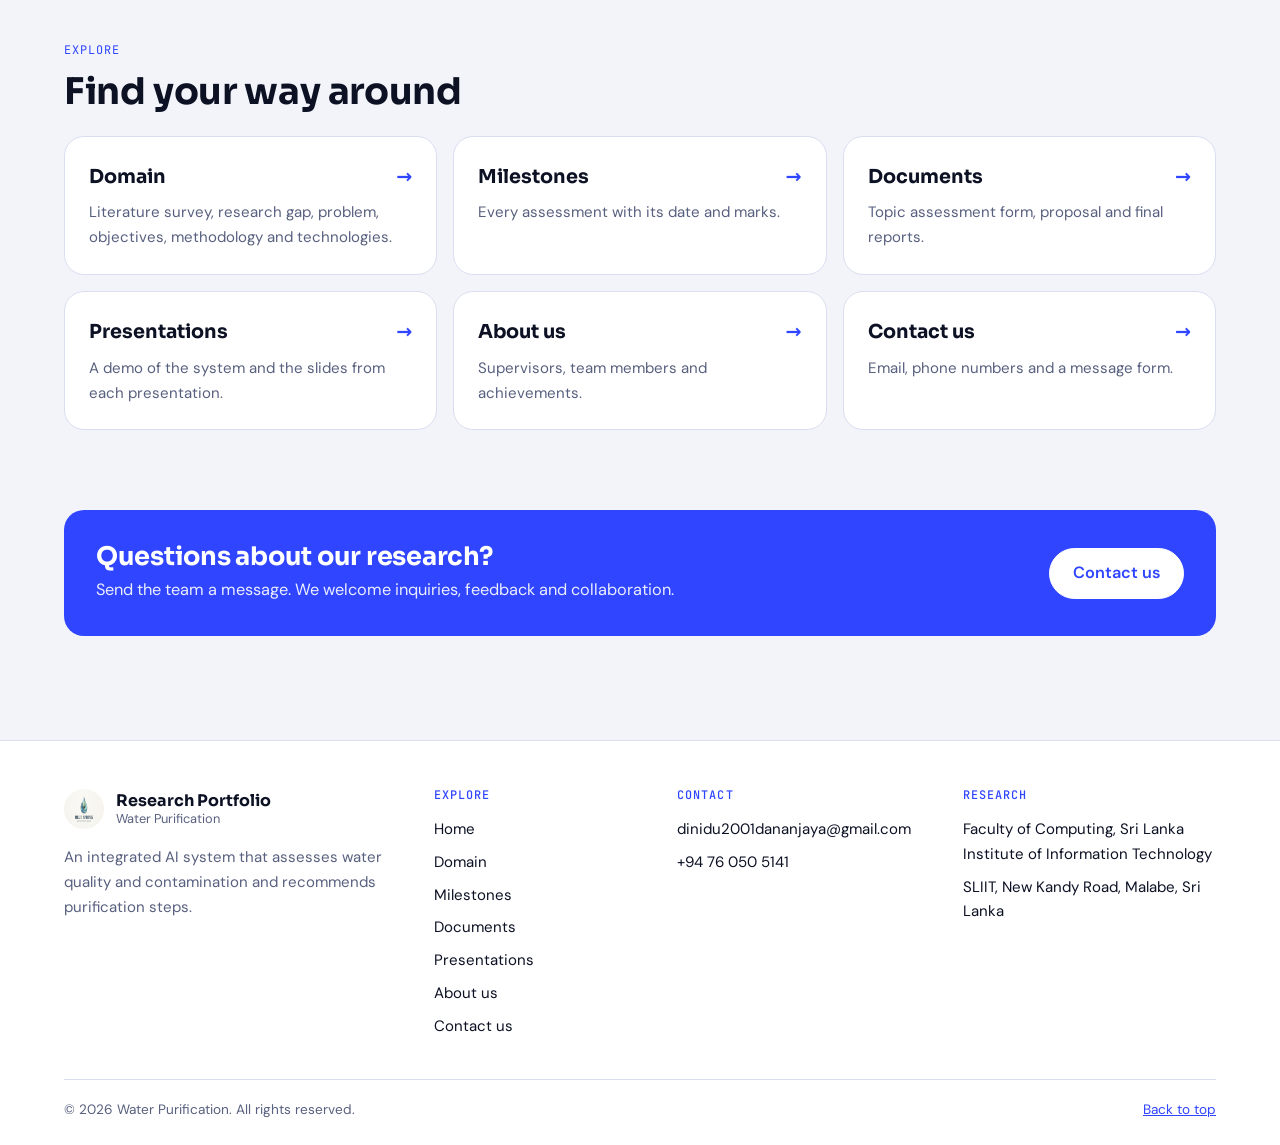
==== commit 2596b885: "Update Research ID from R26-IT-005 to R26-IT-006" ====
--- a/docs/index.html
+++ b/docs/index.html
@@ -30,7 +30,7 @@
   </div>
   <dl class="facts">
     <div><dt>Faculty</dt><dd>Faculty of Computing, Sri Lanka Institute of Information Technology</dd></div>
-    <div><dt>Research ID</dt><dd><span class="ph">R26-IT-005</span></dd></div>
+    <div><dt>Research ID</dt><dd><span class="ph">R26-IT-006</span></dd></div>
     <div><dt>Team</dt><dd>4 members, 4 components<span class="team-dots" aria-hidden="true"><i style="background:var(--c1)"></i><i style="background:var(--c2)"></i><i style="background:var(--c3)"></i><i style="background:var(--c4)"></i></span></dd></div>
   </dl>
 </div>
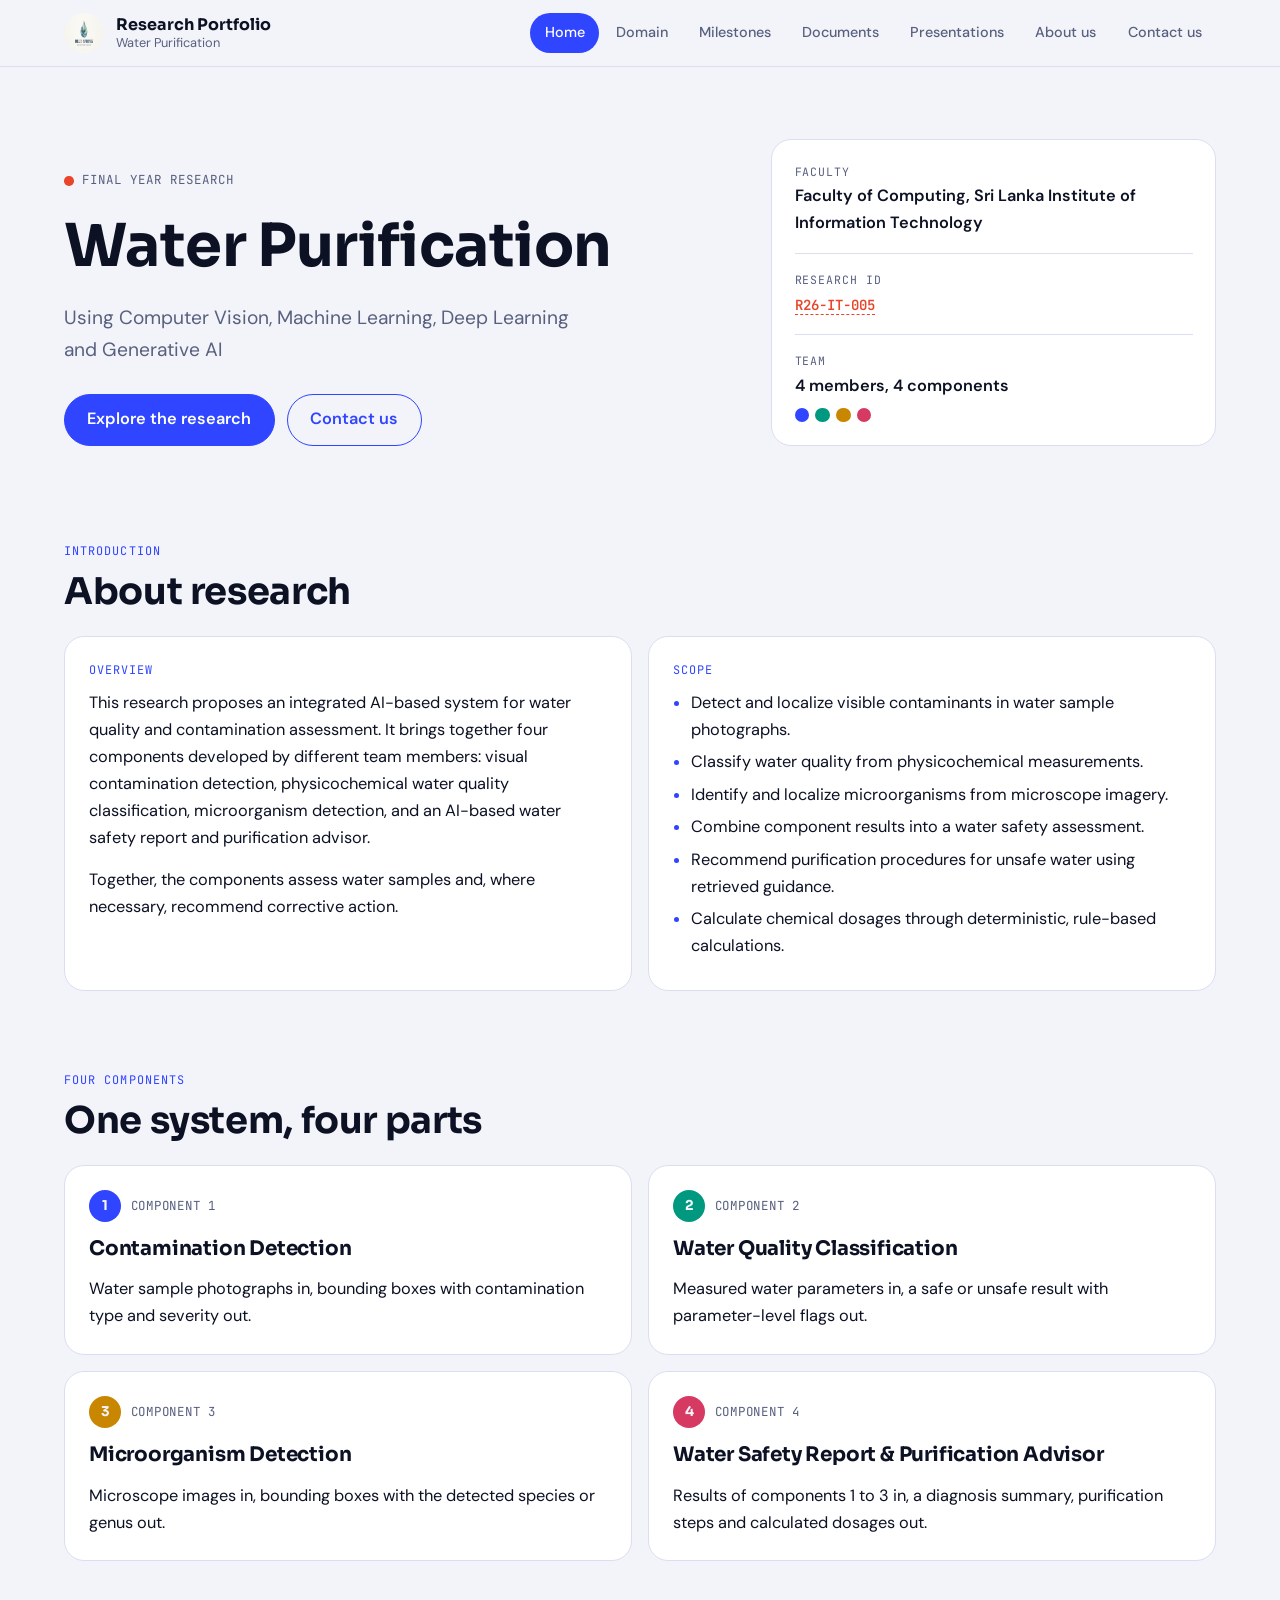
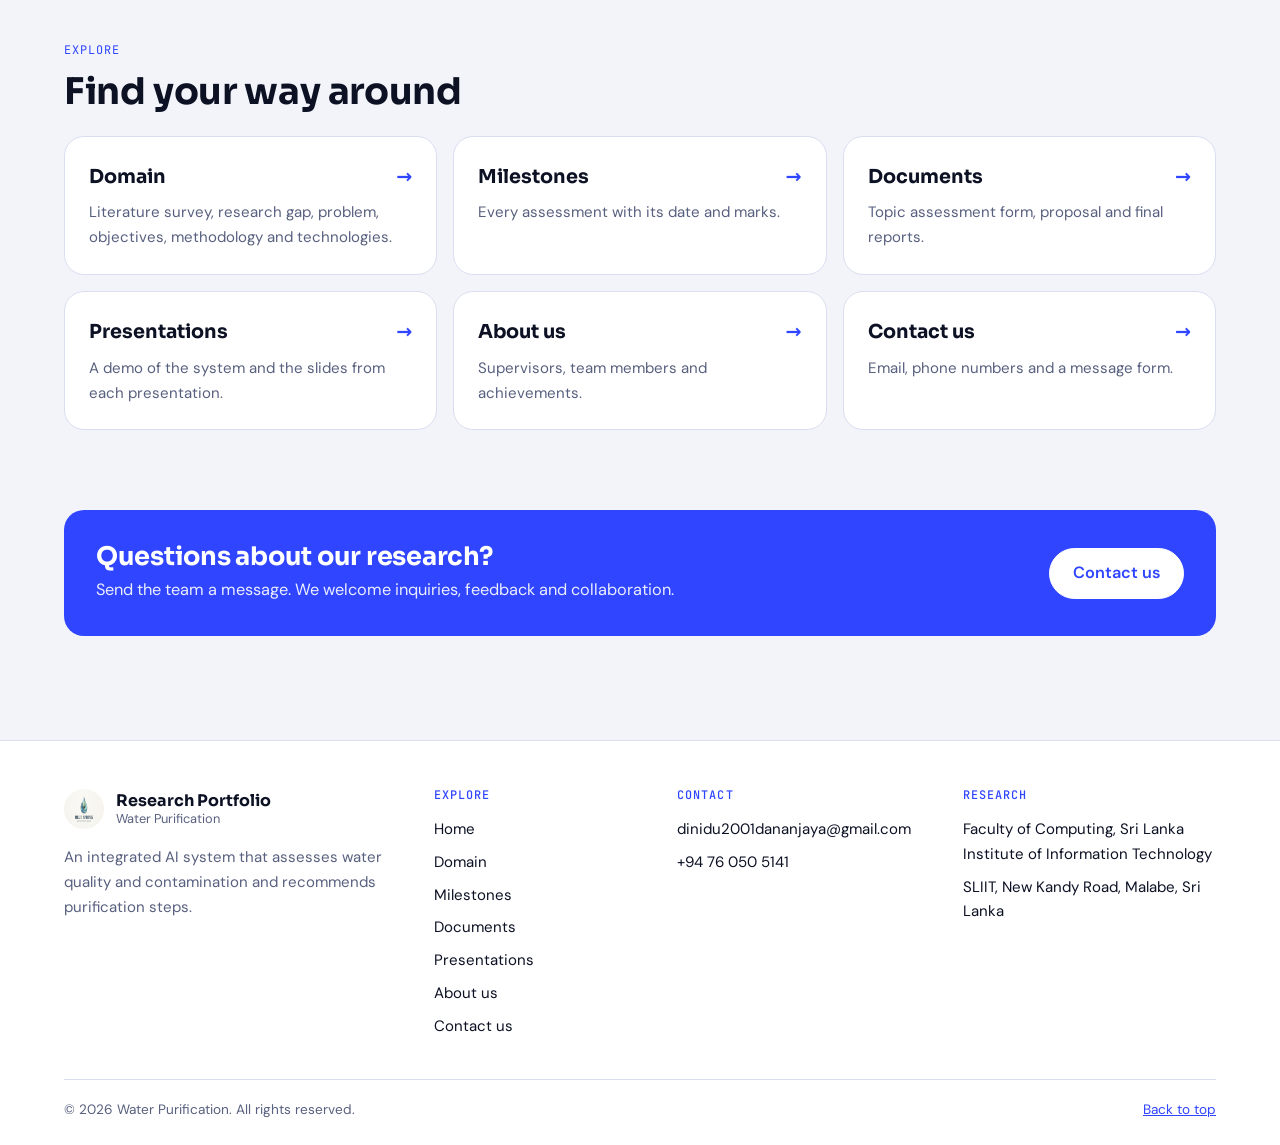
==== commit 898f28ed: "Update Research ID from R26-IT-006 to R26-IT-005" ====
--- a/docs/index.html
+++ b/docs/index.html
@@ -30,7 +30,7 @@
   </div>
   <dl class="facts">
     <div><dt>Faculty</dt><dd>Faculty of Computing, Sri Lanka Institute of Information Technology</dd></div>
-    <div><dt>Research ID</dt><dd><span class="ph">R26-IT-006</span></dd></div>
+    <div><dt>Research ID</dt><dd><span class="ph">R26-IT-005</span></dd></div>
     <div><dt>Team</dt><dd>4 members, 4 components<span class="team-dots" aria-hidden="true"><i style="background:var(--c1)"></i><i style="background:var(--c2)"></i><i style="background:var(--c3)"></i><i style="background:var(--c4)"></i></span></dd></div>
   </dl>
 </div>
